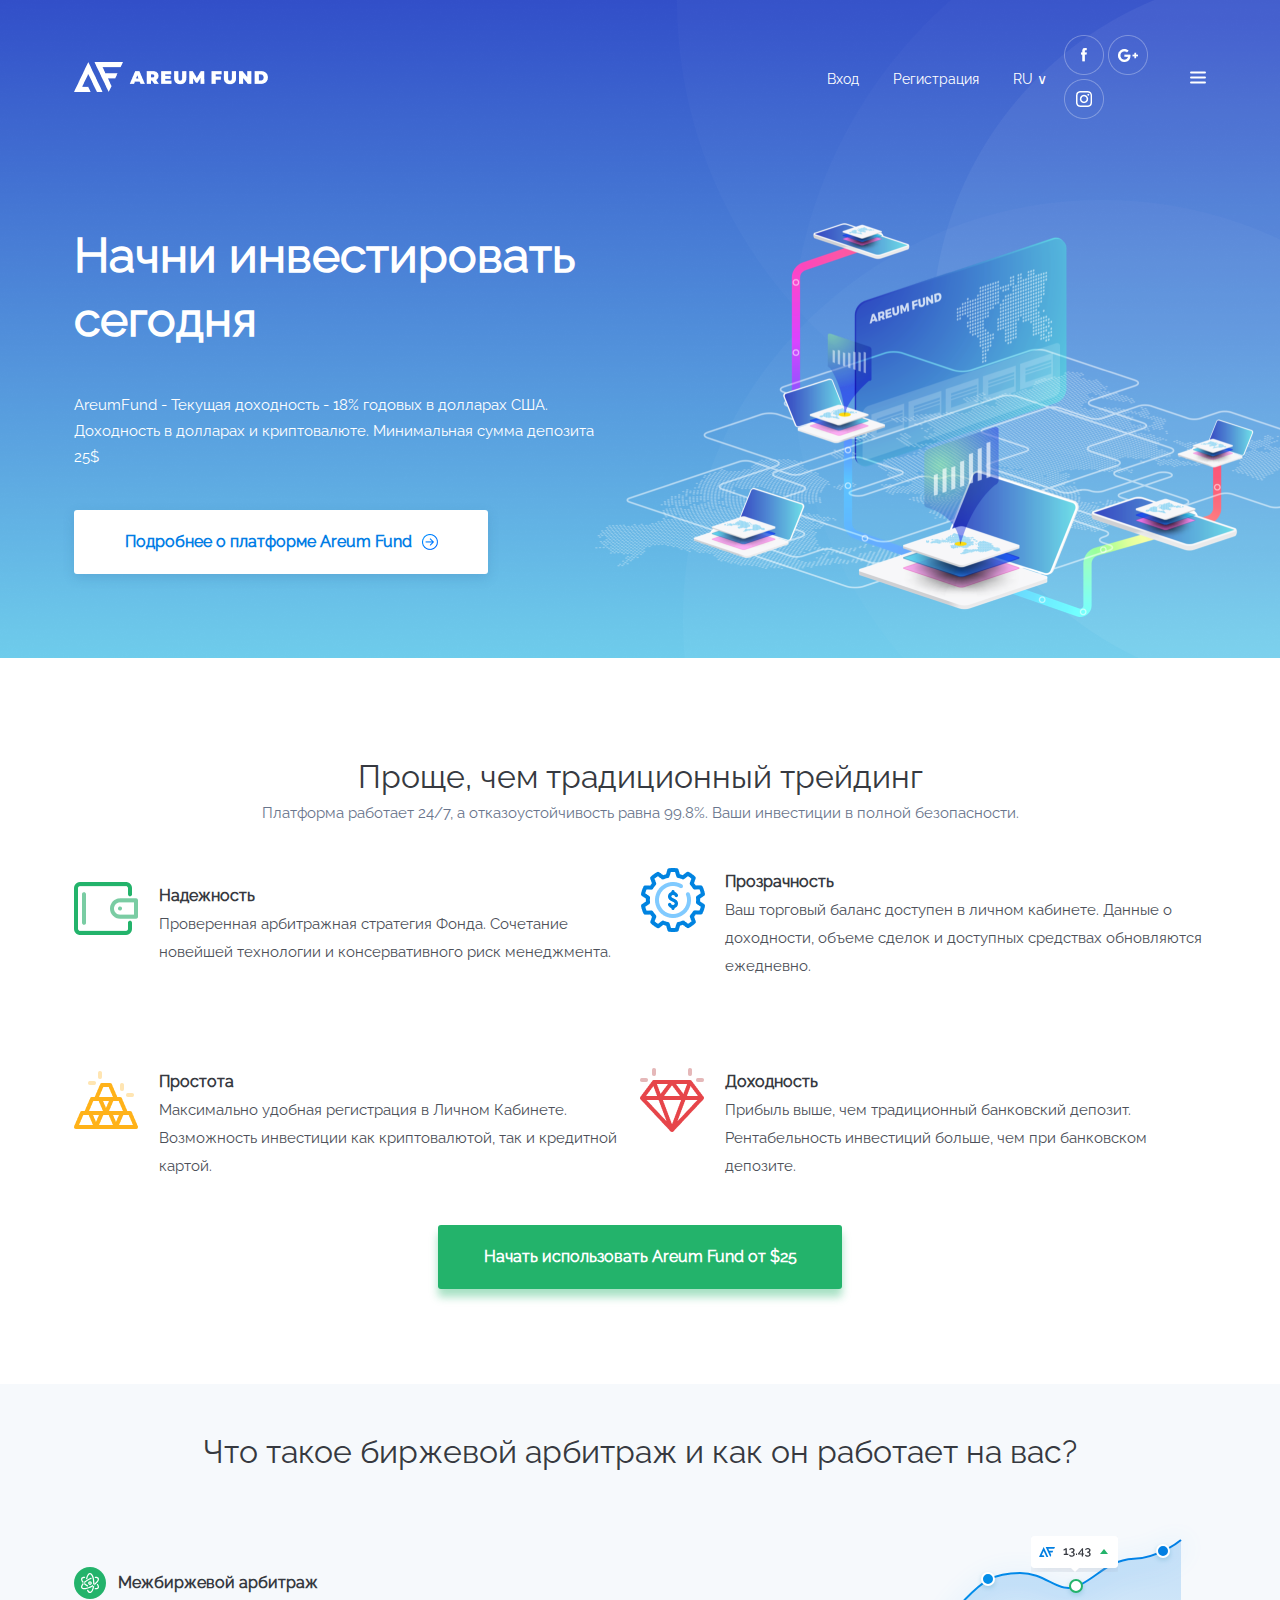
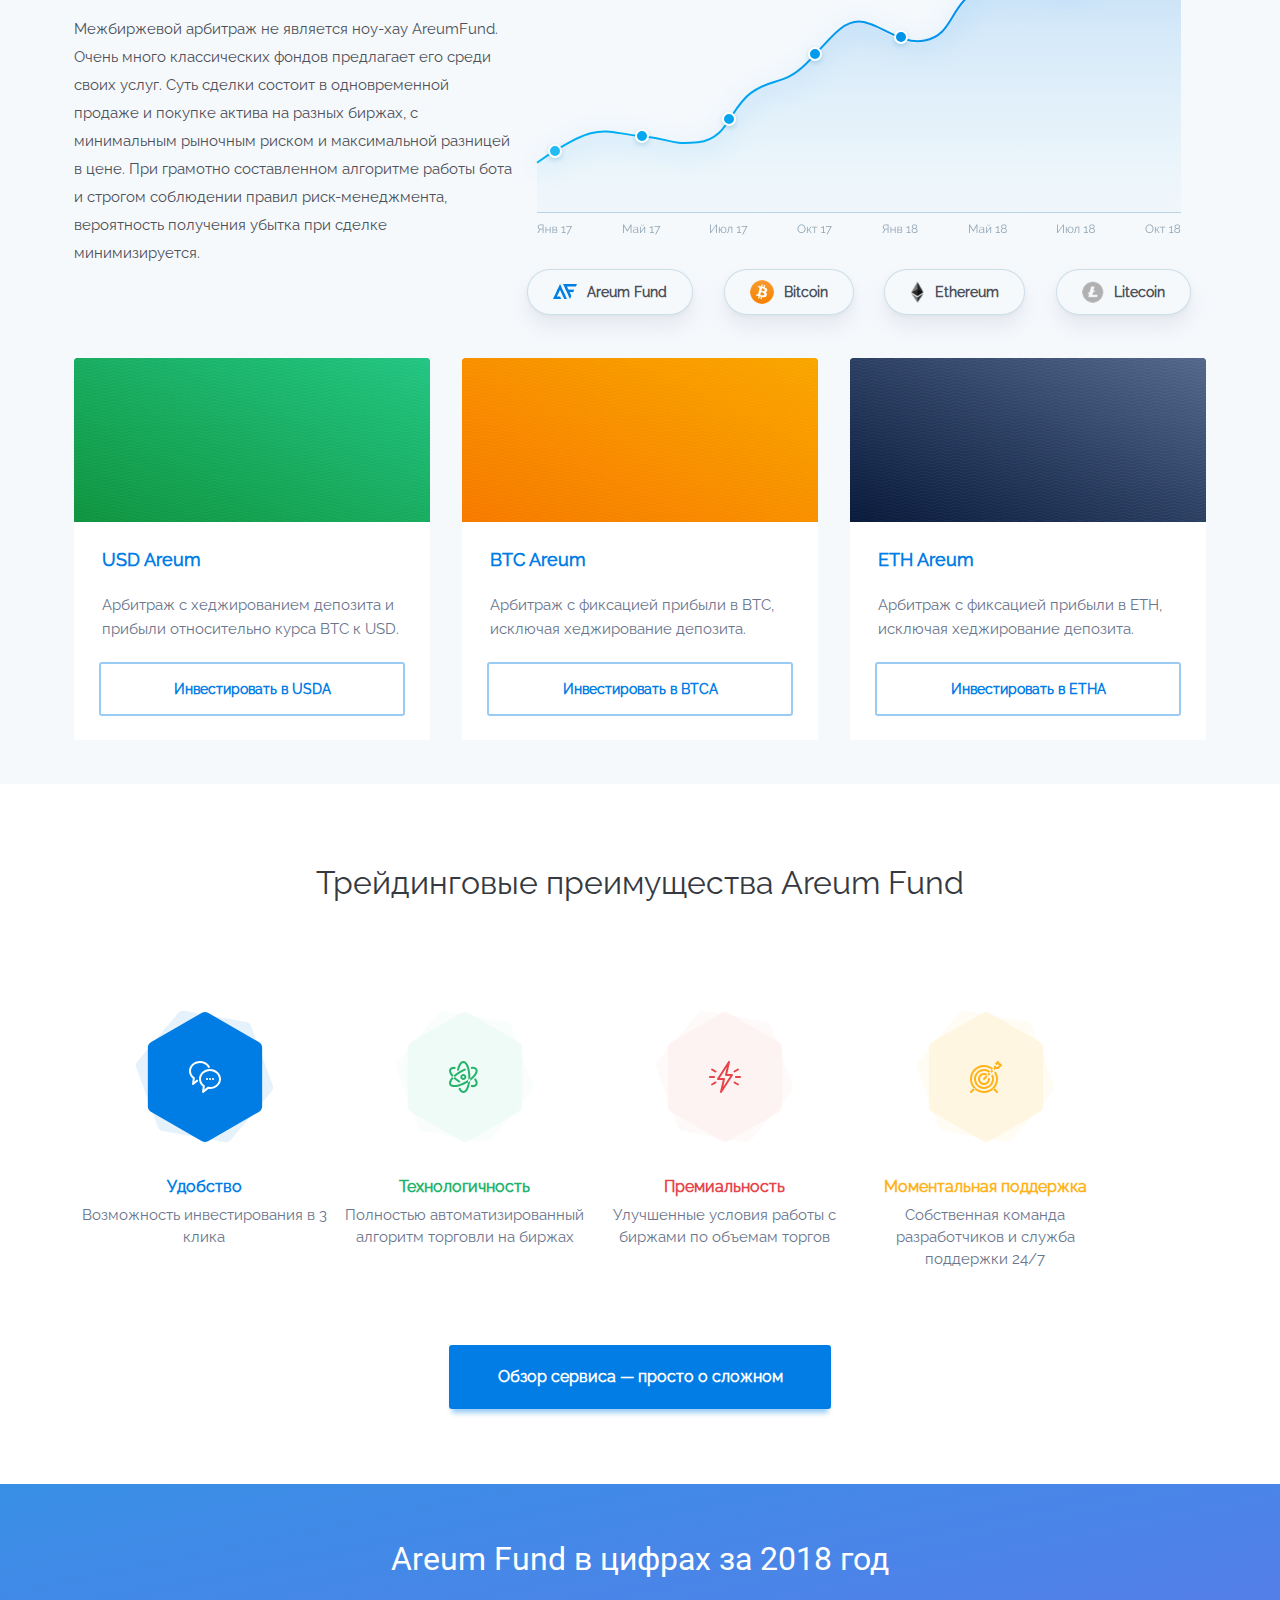
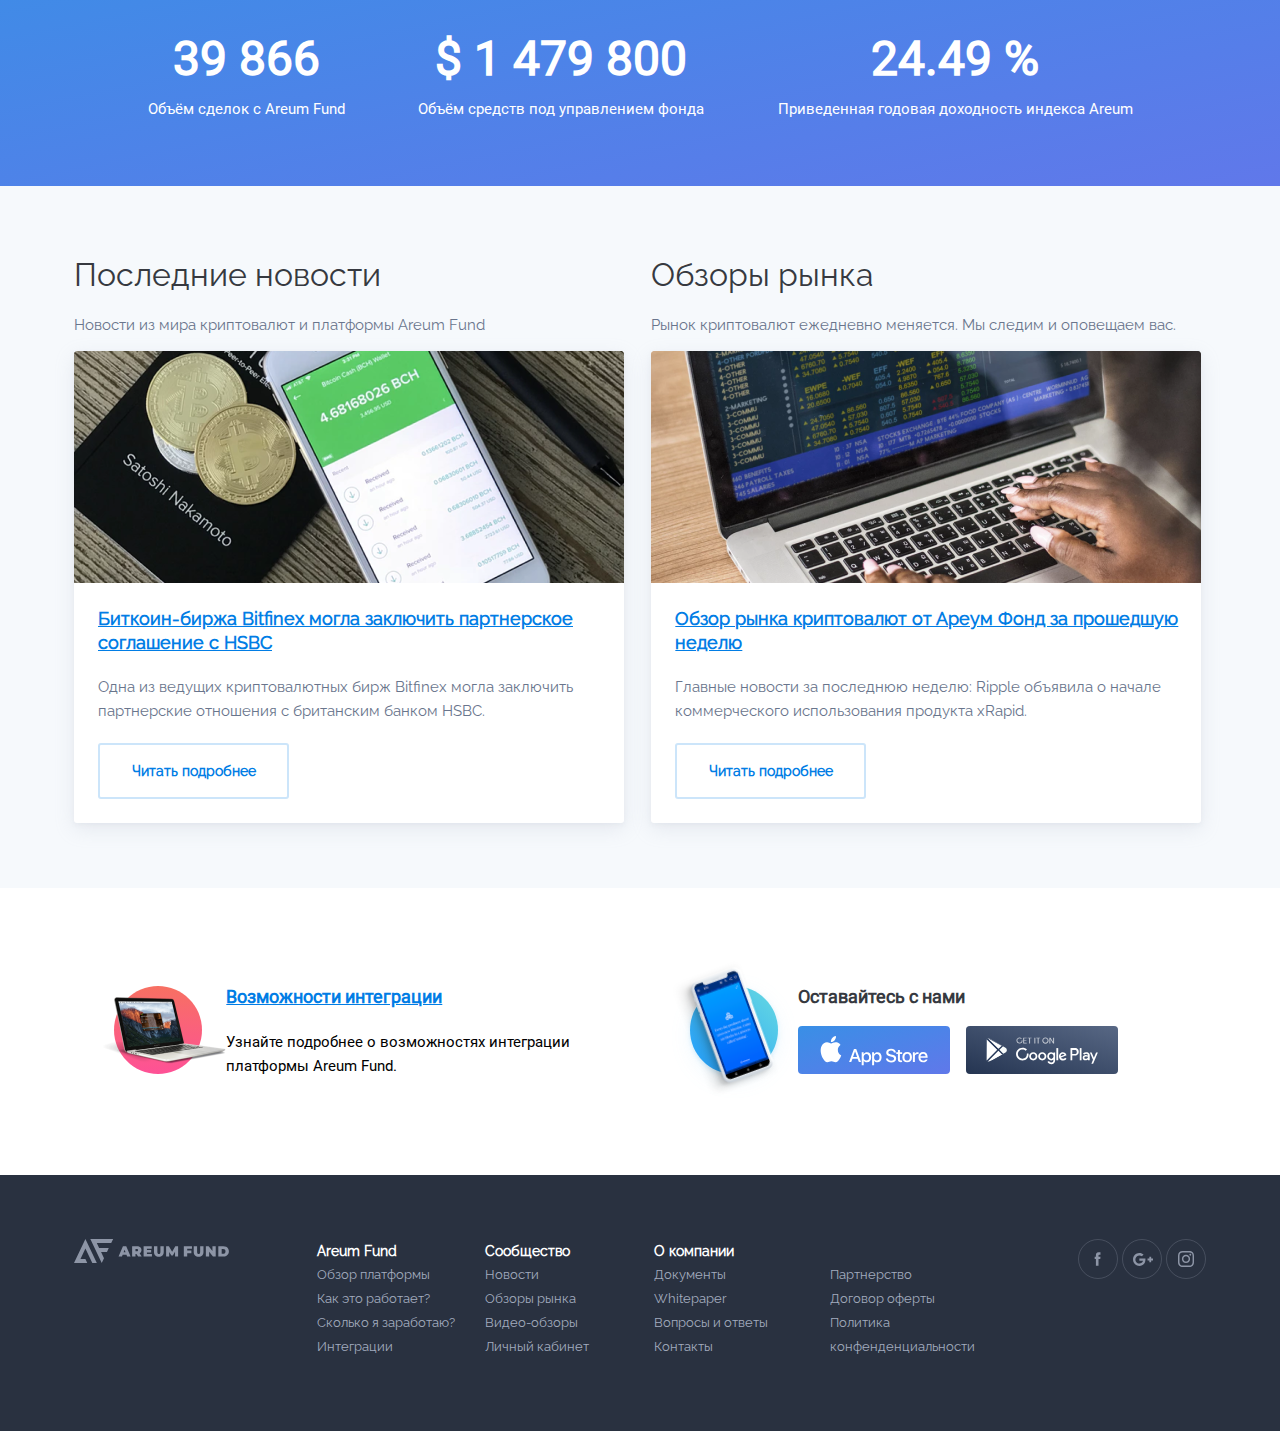
==== Areum Fund/index.html @ ed0970bd "added areum fund" ====
<!DOCTYPE html>
<html lang="en">
<head>
	<meta charset="UTF-8">
	<title>Areum Fund</title>
	<link rel="stylesheet" href="index.css">
	<link rel="stylesheet" href="normalize.css">
</head>
<body>
	<header>
		<div class="container">
			<div class="header__wrapper">
				<div class="header__left">
					<div>
						<img src="img/logotype.png" alt="logotype">
					</div>
					<div class="header__box">
						<ul class="header__menu">
							<li><a href="/">Как это работает?</a></li>
							<li><a href="/">Сообщество</a></li>
							<li><a href="/">О компании</a></li>
						</ul>
					</div>
				</div>
				<div class="header__right">
					<div class="header__box">
						<ul class="header__login">
							<li><a href="/">Вход</a></li>
							<li><a href="/">Регистрация</a></li>
							<li class="header__main_language"><a href="/">RU <span>&#8744</span></a>
								<ul class="header__language">
									<li><a href="">UA</a></li>
								</ul>
							</li>
						</ul>
					</div>
					<div class="header__social-networks">
						<a href="/"><img src="img/facebook.png" alt="Facebook"></a>
						<a href="/"><img src="img/Google.png" alt="Google"></a>
						<a href="/"><img src="img/Instagram.png" alt="Instagram"></a>
					</div>
					<div class="header__drop-down">
						<img src="img/menu.svg" alt="menu">
					</div>
				</div>
			</div>
			<div class="header__container">
				<div class="header__content">
					<div class="header__title">
						<span>Начни инвестировать<br>сегодня</span>
					</div>
					<div class="header__text">
						<span>AreumFund  - Текущая доходность - 18% годовых в долларах США. Доходность в долларах и  криптовалюте. Минимальная сумма депозита 25$</span>
					</div>
					<div class="header__button">
						<button><span>Подробнее о платформе Areum Fund </span><img src="img/Shape.png" alt="arrow"></button>
					</div>
				</div>
				<div class="header__img">
					<img src="img/Bitmap_header.png" alt="Bitmap">
				</div>
			</div>
		</div>
	</header>
	<div class="features">
		<div class="container">
			<div class="features__container">
				<div class="features__title">
					<span>Проще, чем традиционный трейдинг</span>
				</div>
				<div class="features__text">
					<span>Платформа работает 24/7, а отказоустойчивость равна 99.8%. Ваши инвестиции в полной безопасности.</span>
				</div>
				<div class="features__content">
					<div class="features__items">
						<div class="features__items_img">
							<img src="img/Group.png" alt="reliability">
						</div>
						<div class="features__items_text">
							<span>Надежность</span>
							<span>Проверенная арбитражная стратегия Фонда. Сочетание новейшей технологии и  консервативного риск менеджмента.</span>
						</div>
					</div>
					<div class="features__items">
						<div class="features__items_img">
							<img src="img/Group (1).png" alt="transparency">
						</div>
						<div class="features__items_text">
							<span>Прозрачность</span>
							<span>Ваш торговый баланс доступен в личном кабинете. Данные о доходности, объеме сделок и доступных средствах обновляются ежедневно.</span>
						</div>
					</div>
					<div class="features__items">
						<div class="features__items_img">
							<img src="img/Group 21.png" alt="simplicity">
						</div>
						<div class="features__items_text">
							<span>Простота</span>
							<span>Максимально удобная регистрация в Личном Кабинете. 
							Возможность инвестиции как криптовалютой, так и кредитной картой.</span>
						</div>
					</div>
					<div class="features__items">
						<div class="features__items_img">
							<img src="img/Group 21 (1).png" alt="profitability">
						</div>
						<div class="features__items_text">
							<span>Доходность</span>
							<span>Прибыль выше, чем традиционный банковский депозит. Рентабельность инвестиций больше, чем при банковском депозите.</span>
						</div>
					</div>
				</div>
				<div class="features__button">
					<button><a href="/">Начать использовать Areum Fund от $25</a></button>
				</div>
			</div>
		</div>
	</div>
	<div class="arbitration">
		<div class="container">
			<div class="arbitration__container">
				<div class="arbitration__title">
					<span>Что такое биржевой арбитраж и как он работает на вас?</span>
				</div>
				<div class="arbitration__content">
					<div class="arbitration__text">
						<div class="arbitration__subtitle">
							<img src="img/ic_tokens.svg" alt="tokens">
							<span>Межбиржевой арбитраж</span>
						</div>
						<div class="arbitration__subtext">
							<span>Межбиржевой арбитраж не является ноу-хау AreumFund. Очень много классических фондов предлагает его среди своих услуг. Суть сделки состоит в одновременной продаже и покупке актива на разных биржах, с минимальным рыночным риском и максимальной разницей в цене. При грамотно составленном алгоритме работы бота и строгом соблюдении правил риск-менеджмента, вероятность получения убытка
							при сделке минимизируется.</span>
						</div>
					</div>
					<div class="arbitration__graph">
						<div>
							<img src="img/sheet.svg" alt="sheet">
						</div>
						<div class="arbitration__switches">
							<button class="arbitration__button"><img src="img/Shape (1).png" alt="logo"><span>Areum Fund</span></button>
							<button class="arbitration__button"><img src="img/Bitmap.png" alt="Bitcoin"><span>Bitcoin</span></button>
							<button class="arbitration__button"><img src="img/Bitmap (1).png" alt="Ethereum"><span>Ethereum</span></button>
							<button class="arbitration__button"><img src="img/Bitmap (2).png" alt="Litecoin"><span>Litecoin</span></button>
						</div>
					</div>
				</div>
				<div class="arbitration__invest">
					<div class="arbitration__invest_item">
						<div>
							<img src="img/img_bg_gr.png" alt="green">
						</div>
						<div class="arbitration__invest_title">
							<span>USD Areum</span>
						</div>
						<div class="arbitration__invest_text">
							<span>Арбитраж с хеджированием депозита и прибыли относительно курса BTC к USD.</span>
						</div>
						<div class="arbitration__invest_link">
							<a href="/">Инвестировать в USDA</a>
						</div>
					</div>
					<div class="arbitration__invest_item">
						<div>
							<img src="img/img_bg_ye.png" alt="yellow">
						</div>
						<div class="arbitration__invest_title">
							<span>BTC Areum</span>
						</div>
						<div class="arbitration__invest_text">
							<span>Арбитраж с фиксацией прибыли в BTC, исключая хеджирование депозита.</span>
						</div>
						<div class="arbitration__invest_link">
							<a href="/">Инвестировать в BTCA</a>
						</div>
					</div>
					<div class="arbitration__invest_item">
						<div>
							<img src="img/img_bg_bl.png" alt="blue">
						</div>
						<div class="arbitration__invest_title">
							<span>ETH Areum</span>
						</div>
						<div class="arbitration__invest_text">
							<span>Арбитраж с фиксацией прибыли в ETH, исключая хеджирование депозита.</span>
						</div>
						<div class="arbitration__invest_link">
							<a href="/">Инвестировать в ETHA</a>
						</div>
					</div>
				</div>
			</div>
		</div>	
	</div>
	<div class="benefits">
		<div class="container">
			<div class="benefits__container">
				<div class="benefits__title">
					<span>Трейдинговые преимущества Areum Fund</span>
				</div>
				<div class="benefits__content">
					<div class="benefits__item">
						<div class="benefits__img">
							<img src="img/convenience.svg" alt="convenience">
						</div>
						<div class="benefits__subtitle benefits__subtitle_blue">
							<span>Удобство</span>
						</div>
						<div class="benefits__subtext">
							<span>Возможность инвестирования
							в 3 клика</span>
						</div>
					</div>
					<div class="benefits__item">
						<div class="benefits__img">
							<img src="img/manufacturability.svg" alt="manufacturability">
						</div>
						<div class="benefits__subtitle benefits__subtitle_green">
							<span>Технологичность</span>
						</div>
						<div class="benefits__subtext">
							<span>Полностью автоматизированный алгоритм торговли на биржах</span>
						</div>
					</div>
					<div class="benefits__item">
						<div class="benefits__img">
							<img src="img/premium.svg" alt="premium">
						</div>
						<div class="benefits__subtitle benefits__subtitle_red">
							<span>Премиальность</span>
						</div>
						<div class="benefits__subtext">
							<span>Улучшенные  условия работы
							с биржами по объемам торгов</span>
						</div>
					</div>
					<div class="benefits__item">
						<div class="benefits__img">
							<img src="img/support.svg" alt="support">
						</div>
						<div class="benefits__subtitle benefits__subtitle_yellow">
							<span>Моментальная поддержка</span>
						</div>
						<div class="benefits__subtext">
							<span>Собственная команда разработчиков и служба поддержки 24/7</span>
						</div>
					</div>
				</div>
				<div>
					<button class="benefits__button">
						<a href=""><span>Обзор сервиса<span class="benefits__button_text"> — просто о сложном</span></span></a>
					</button>
				</div>
			</div>
		</div>
	</div>
	<div class="statistics">
		<div class="container">
			<div class="statistics__container">
				<div class="statistics__title">
					<span>Areum Fund в цифрах за 2018 год</span>
				</div>
				<div class="statistics__content">
					<div class="statistics__item">
						<div class="statistics__subtitle">
							<span>39 866</span>
						</div>
						<div class="statistics__subtext">
							<span>Объём сделок с Areum Fund</span>
						</div>
					</div>
					<div class="statistics__item">
						<div class="statistics__subtitle">
							<span>$ 1 479 800</span>
						</div>
						<div class="statistics__subtext">
							<span>Объём средств под управлением фонда</span>
						</div>
					</div>
					<div class="statistics__item">
						<div class="statistics__subtitle">
							<span>24.49 %</span>
						</div>
						<div class="statistics__subtext">
							<span>Приведенная годовая доходность индекса Areum</span>
						</div>
					</div>
				</div>
			</div>
		</div>
	</div>
	<div class="news">
		<div class="container">
			<div class="news__container">
				<div class="news__content">
					<div class="news__title">
						<span>Последние новости</span>
					</div>
					<div class="news__text">
						<span>Новости из мира криптовалют и платформы Areum Fund</span>
					</div>
					<div class="news__item">
						<div>
							<img src="img/news_photo.png" alt="news photo">
						</div>
						<div class="news__subtitle">
							<span>Биткоин-биржа Bitfinex могла заключить партнерское
							соглашение с HSBC</span>
						</div>
						<div class="news__subtext">
							<span>Одна из ведущих криптовалютных бирж Bitfinex могла заключить партнерские отношения с британским банком HSBC.</span>
						</div>
						<div>
							<button class="news__button">
								<span>Читать подробнее</span>
							</button>
						</div>
					</div>
				</div>
				<div class="news__content">
					<div class="news__title">
						<span>Обзоры рынка</span>
					</div>
					<div class="news__text">
						<span>Рынок криптовалют ежедневно меняется. Мы следим и оповещаем вас.</span>
					</div>
					<div class="news__item">
						<div>
							<img src="img/news_photo_2.png" alt="news photo">
						</div>
						<div class="news__subtitle">
							<span>Обзор рынка криптовалют от Ареум Фонд за прошедшую неделю</span>
						</div>
						<div class="news__subtext">
							<span>Главные новости за последнюю неделю: Ripple объявила о начале коммерческого использования продукта xRapid.</span>
						</div>
						<div>
							<button class="news__button">
								<span>Читать подробнее</span>
							</button>
						</div>
					</div>
				</div>
			</div>
		</div>
	</div>
	<div class="sub-footer">
		<div class="container">
			<div class="sub-footer__container">
				<div class="sub-footer__item">
					<div>
						<img src="img/photo_subfooter.svg" alt="laptop">
					</div>
					<div class="sub-footer__column">
						<div class="sub-footer__title sub-footer__title_blue">
							<span>Возможности интеграции</span>
						</div>
						<div class="sub-footer__text">
							<span>Узнайте подробнее о возможностях интеграции
							платформы Areum Fund.</span>
						</div>
					</div>
				</div>
				<div class="sub-footer__item">
					<div>
						<img src="img/photo_2_subfooter.svg" alt="
						smartphone">
					</div>
					<div class="sub-footer__column">
						<div class="sub-footer__title">
							<span>Оставайтесь с нами</span>
						</div>
						<div class="sub-footer__addition">
							<div>
								<a href="/"><img src="img/app_store.svg" alt="app_store"></a>
							</div>
							<div>
								<a href="/"><img src="img/google_play.svg" alt="google_play"></a>
							</div>
						</div>
					</div>
				</div>
			</div>
		</div>
	</div>
	<footer>
		<div class="container">
			<div class="footer__container">
				<div class="footer__logo">
					<img src="img/logo.svg" alt="logo">
				</div>
				<div class="footer__content">
					<div class="footer__item">
						<span class="footer__title">Areum Fund</span>
						<ul>
							<li><a class="footer__link" href="/">Обзор платформы</a></li>
							<li><a class="footer__link" href="/">Как это работает?</a></li>
							<li><a class="footer__link" href="/">Сколько я заработаю?</a></li>
							<li><a class="footer__link" href="/">Интеграции</a></li>
						</ul>
					</div>
					<div class="footer__item">
						<span class="footer__title">Сообщество</span>
						<ul>
							<li><a class="footer__link" href="/">Новости</a></li>
							<li><a class="footer__link" href="/">Обзоры рынка</a></li>
							<li><a class="footer__link" href="/">Видео-обзоры</a></li>
							<li><a class="footer__link" href="/">Личный кабинет</a></li>
						</ul>
					</div>
					<div class="footer__item_3">
						<span class="footer__title">О компании</span>
						<ul class="footer__list">
							<li><a class="footer__link" href="/">Документы</a></li>
							<li><a class="footer__link" href="/">Whitepaper</a></li>
							<li><a class="footer__link" href="/">Вопросы и ответы</a></li>
							<li><a class="footer__link" href="/">Контакты</a></li>
							<li><a class="footer__link" href="/">Партнерство</a></li>
							<li><a class="footer__link" href="/">Договор оферты</a></li>
							<li><a class="footer__link" href="/">Политика конфенденциальности</a></li>
						</ul>
					</div>
				</div>
				<div class="footer__social-networks">
					<a href="/"><img src="img/facebook.svg" alt="Facebook"></a>
					<a href="/"><img src="img/google.svg" alt="Google"></a>
					<a href="/"><img src="img/instagram.svg" alt="Instagram"></a>
				</div>
			</div>
		</div>
	</footer>
</body>
</html>
---- Areum Fund/index.css ----
*{
	margin: 0;
	padding: 0;
}
@font-face {
    font-family: "Raleway";
    src: url(font/Raleway/static/Raleway-Regular.ttf);
}
@font-face {
    font-family: "Roboto";
    src: url(font/Roboto/Roboto-Regular.ttf);
}
html, body { overflow-x:hidden; }
li{
	list-style-type: none;
}
a,
a:visited,
a:active {
	text-decoration: none;
}
button, 
button:active, 
button:focus {
    outline: none;
}
header{
	background-image: url(img/Background_header.png);
	background-repeat: no-repeat;
	height: 658px;
}
.container{
	width: 1132px;
	margin: 0 auto;
}
.header__wrapper{
	display: flex;
	justify-content: space-between;
	padding-top: 35px;
}
.header__left{
	display: flex;
	width: 50%;
	align-items: center;
}
.header__box{
	width: 65%;
}
.header__menu{
	display: flex;
	justify-content: space-evenly;
}
.header__menu a, .header__login a{
	font-family: Raleway;
	font-style: normal;
	font-weight: normal;
	font-size: 14px;
	line-height: 24px;
	color: #FFFFFF;
}
.header__menu a:hover, .header__login a:hover{
	font-weight: bold;
}
.header__right{
	display: flex;
    width: 35%;
    justify-content: space-between;
    align-items: center;
}
.header__login{
	display: flex;
	justify-content: space-around;
}
.header__language{
	display: none;
}
li.header__main_language:hover > ul, .header__language:hover{
	display: block;
	position: absolute;
}
.header__drop-down{
	display: none;
}
.header__container{
	display: flex;
	height: 351px;
	margin-top: 100px;
}
.header__content{
	width: 46%;
	display: flex;
    flex-direction: column;
    justify-content: space-between;
}
.header__title{
	font-family: "Raleway";
	font-family: Raleway;
	font-style: normal;
	font-weight: bold;
	font-size: 48px;
	line-height: 64px;
	color: #FFFFFF;
}
.header__text{
	font-family: Raleway;
	font-style: normal;
	font-weight: normal;
	font-size: 15px;
	line-height: 26px;
	color: #FFFFFF;
}
.header__button button{
	background: #FFFFFF;
    box-shadow: 0px 4px 12px rgba(46, 99, 153, 0.2);
    border-radius: 3px;
    width: 414px;
    height: 64px;
    border: 1px solid transparent;
    display: flex;
    align-items: center;
    justify-content: center;
}
.header__button span{
	font-family: Raleway;
    font-style: normal;
    font-weight: bold;
    font-size: 16px;
    line-height: 24px;
    color: #017DE5;
    margin-right: 10px;
}
.header__img{
	position: relative;
}
.header__img img{
	position: absolute;
}
.features__container{
	display: flex;
    flex-direction: column;
    align-items: center;
    justify-content: space-around;
    height: 726px;
}
.features__title{
	font-family: Raleway;
	font-style: normal;
	font-weight: 300;
	font-size: 32px;
	line-height: 48px;
	color: #363940;
	text-align: center;
	padding-top: 95px;
}
.features__text{
	font-family: Raleway;
	font-style: normal;
	font-weight: normal;
	font-size: 15px;
	line-height: 22px;
	text-align: center;
	color: #69758C;
}
.features__content{
	display: flex;
	flex-wrap: wrap;
	height: 400px;
    align-items: center;
}
.features__items{
	width: 50%;
	display: flex;
	justify-content: space-between;
}
.features__items_text{
	display: flex;
    flex-direction: column;
    width: 85%;
}
.features__items_text span:first-of-type{
	font-family: Raleway;
    font-style: normal;
    font-weight: 600;
    font-size: 16px;
    line-height: 28px;
    color: #363940;
}
.features__items_text span:last-of-type{
	font-family: Raleway;
	font-style: normal;
	font-weight: normal;
	font-size: 15px;
	line-height: 28px;
	color: #4C5059;
}
.features__button button{
	background: #23B36B;
	border-radius: 3px;
	width: 404px;
	height: 64px;
	box-shadow: 0px 8px 9px 0px rgba(35,179,107,0.4);
    border: 1px solid transparent;
    margin-bottom: 95px;
}
.features__button a{
	font-family: Raleway;
	font-style: normal;
	font-weight: bold;
	font-size: 16px;
	line-height: 24px;
	color: #FFFFFF;
}
.features__button button:hover, .features__button a:hover{
	font-size: 17px;
	transition: 0.4s;
}
.arbitration{
	background: #F6F9FC;
}
.arbitration__container{
	height: 1000px;
    display: flex;
    flex-direction: column;
    justify-content: space-evenly;
}
.arbitration__title{
	font-family: Raleway;
	font-style: normal;
	font-weight: 300;
	font-size: 32px;
	line-height: 48px;
	text-align: center;
	color: #363940;
}
.arbitration__content{
	display: flex;
}
.arbitration__text{
	display: flex;
    flex-direction: column;
    justify-content: center;
}
.arbitration__subtitle{
	display: flex;
    align-items: center;
    margin-bottom: 16px;
}
.arbitration__subtitle span{
	font-family: Raleway;
	font-style: normal;
	font-weight: 600;
	font-size: 16px;
	line-height: 28px;
	color: #363940;
	margin-left: 12px;
}
.arbitration__subtext{
	font-family: Raleway;
	font-style: normal;
	font-weight: normal;
	font-size: 15px;
	line-height: 28px;
	color: #4C5059;
}
.arbitration__switches{
	display: flex;
    justify-content: space-around;
    margin-top: 30px;
}
.arbitration__button{
	box-shadow: 0px 12px 20px rgba(163, 172, 191, 0.2), 0px 2px 4px rgba(163, 172, 191, 0.1);
	border-radius: 30px;
	background: #F6F9FC;
	border: 1px solid rgba(143, 184, 204, 0.4);
	height: 46px;
}
.arbitration__button:hover{
	border: 1px solid transparent;
	background: #FFFFFF;
}
.arbitration__button span{
	font-family: Raleway;
	font-style: normal;
	font-weight: 600;
	font-size: 14px;
	line-height: 28px;
	color: #4C5059;
	padding: 0px 25px 0px 10px;
	vertical-align: middle;
}
.arbitration__button img{
	vertical-align: middle;
	padding-left: 25px;
}
.arbitration__invest{
	display: flex;
	justify-content: space-between;
}
.arbitration__invest_item{
	width: 32%;
	display: flex;
    flex-direction: column;
    align-items: center;
    width: 356px;
    height: 382px;
    justify-content: space-between;
    background: #FFFFFF;
}
.arbitration__invest_item:hover{
	box-shadow: 0px 12px 20px rgba(163, 172, 191, 0.2), 0px 2px 4px rgba(163, 172, 191, 0.1);
	border-radius: 3px;
}
.arbitration__invest_text{
	display: flex;
    flex-direction: column;
}
.arbitration__invest_title{
	font-family: Raleway;
	font-style: normal;
	font-weight: bold;
	font-size: 18px;
	line-height: 24px;
	color: #017DE5;
	width: 300px;
}
.arbitration__invest_text{
	font-family: Raleway;
	font-style: normal;
	font-weight: normal;
	font-size: 15px;
	line-height: 24px;
	color: #69758C;
	width: 300px;
}
.arbitration__invest_link{
	height: 54px;
	width: 306px;
	border: 2px solid;
	border-color: rgba(1, 125, 229, 0.4);
	box-sizing: border-box;
	border-radius: 3px;
	display: flex;
    justify-content: center;
    align-items: center;
    margin-bottom: 24px;
}
.arbitration__invest_link a{
	font-family: Raleway;
	font-style: normal;
	font-weight: bold;
	font-size: 14px;
	line-height: 24px;
	color: #017DE5;
}
.benefits__container{
	display: flex;
    flex-direction: column;
    height: 700px;
    justify-content: space-evenly;
    align-items: center;
}
.benefits__title{
	font-family: Raleway;
	font-style: normal;
	font-weight: 300;
	font-size: 32px;
	line-height: 48px;
	color: #363940;
}
.benefits__content{
	display: flex;
}
.benefits__item{
	width: 23%;
}
.benefits__img{
	display: flex;
	justify-content: center;
	align-items: center;
}
.benefits__subtitle{
	font-family: Raleway;
	font-style: normal;
	font-weight: bold;
	font-size: 16px;
	line-height: 34px;
	text-align: center;
}
.benefits__subtitle_blue{
	color: #017DE5;
}
.benefits__subtitle_green{
	color: #23B36B;
}
.benefits__subtitle_red{
	color: #E6454A;
}
.benefits__subtitle_yellow{
	color: #FFB31A;
}
.benefits__subtext{
	font-family: Raleway;
	font-style: normal;
	font-weight: normal;
	font-size: 15px;
	line-height: 22px;
	color: #69758C;
	text-align: center;
}
.benefits__button{
	width: 382px;
	height: 64px;
	background: #017DE5;
	border-radius: 3px;
	border: 1px solid transparent;
	box-shadow: 0px 7px 5px -3px rgba(0, 131, 224, 0.4);
}
.benefits__button span{
	font-family: Raleway;
	font-style: normal;
	font-weight: bold;
	font-size: 16px;
	line-height: 24px;
	color: #FFFFFF;
}
.statistics{
	background: linear-gradient(168.32deg, #398FE6 0.72%, #6078EA 99.35%);
}
.statistics__container{
	height: 302px;
	display: flex;
    flex-direction: column;
    justify-content: space-evenly;
}
.statistics__title{
	font-family: Roboto;
	font-style: normal;
	font-weight: 300;
	font-size: 32px;
	line-height: 48px;
	color: #FFFFFF;
	text-align: center;
}
.statistics__content{
	display: flex;
	justify-content: space-evenly;
}
.statistics__subtitle{
	font-family: Roboto;
	font-style: normal;
	font-weight: 900;
	font-size: 48px;
	line-height: 48px;
	color: #FFFFFF;
	text-align: center;
}
.statistics__subtext{
	font-family: Roboto;
	font-style: normal;
	font-weight: normal;
	font-size: 15px;
	line-height: 52px;
	color: #FFFFFF;
	text-align: center;
}
.news{
	background: #F6F9FC;
}
.news__container{
	display: flex;
    justify-content: space-between;
    height: 702px;
}
.news__content{
	width: 49%;
	flex-direction: column;
    display: flex;
    justify-content: center;
}
.news__title{
	font-family: Raleway;
	font-style: normal;
	font-weight: 300;
	font-size: 32px;
	line-height: 48px;
	color: #363940;
}
.news__text{
	font-family: Raleway;
	font-style: normal;
	font-weight: normal;
	font-size: 15px;
	line-height: 52px;
	color: #69758C;
}
.news__item{
	background: #FFFFFF;
	box-shadow: 0px 6px 20px rgba(163, 172, 191, 0.2), 0px 2px 4px rgba(163, 172, 191, 0.1);
	border-radius: 3px;
	height: 472px;
	width: 550px;
	flex-direction: column;
    display: flex;
    justify-content: space-between;
}
.news__subtitle{
	font-family: Raleway;
	font-style: normal;
	font-weight: bold;
	font-size: 18px;
	line-height: 24px;
	color: #017DE5;
	text-decoration: underline;
	margin-left: 24px;
}
.news__subtext{
	font-family: Raleway;
	font-style: normal;
	font-weight: normal;
	font-size: 15px;
	line-height: 24px;
	color: #69758C;
	margin-left: 24px; 
}
.news__button{
	height: 56px;
	width: 191px;
	border: 2px solid;
	border-color: rgba(1, 125, 229, 0.2);
	box-sizing: border-box;
	border-radius: 3px;
	background: #FFFFFF;
	margin-bottom: 24px;
	margin-left: 24px; 
}
.news__button span{
	font-family: Raleway;
	font-style: normal;
	font-weight: bold;
	font-size: 14px;
	line-height: 24px;
	color: #017DE5;
}
.sub-footer__container{
	height: 287px;
	display: flex;
	justify-content: space-around;
}
.sub-footer__item{
	display: flex;
	width: 45%;
	align-items: center;
}
.sub-footer__column{
	height: 93px;
    display: flex;
    flex-direction: column;
    justify-content: space-between;
}
.sub-footer__title{
	font-family: Roboto;
	font-style: normal;
	font-weight: bold;
	font-size: 18px;
	line-height: 24px;
	color: #363940;
}
.sub-footer__title_blue{
	color: #017DE5;
	text-decoration: underline;
}
.sub-footer__text{
	font-family: Roboto;
	font-style: normal;
	font-weight: normal;
	font-size: 15px;
	line-height: 24px;
}
.sub-footer__addition{
	display: flex;
}
.sub-footer__addition img:first-of-type{
	margin-right: 16px;
}
footer{
	background: #293140;
	height: 256px;
}
.footer__container{
	display: flex;
	justify-content: space-between;
	padding-top: 64px;
}
.footer__content{
	display: flex;
}
.footer__item{
	width: 25%;
}
.footer__item_3{
	width: 50%;
}
.footer__title{
	font-family: Raleway;
	font-style: normal;
	font-weight: bold;
	font-size: 14px;
	line-height: 24px;
	color: #FFFFFF;
}
.footer__link{
	font-family: Raleway;
	font-style: normal;
	font-weight: normal;
	font-size: 13px;
	line-height: 24px;
	color: #A3ACBF;
}
.footer__list{
	list-style-position: inside;
	-moz-column-count: 2;
	-webkit-column-count: 2;
	column-count: 2;
	list-style-type: decimal;
}

@media screen  
  and (max-device-width: 1439px)
  and (min-device-width: 768px){
 .header__menu{
 	display: none;
 }
 .header__drop-down{
 	display: block;
 }
  }
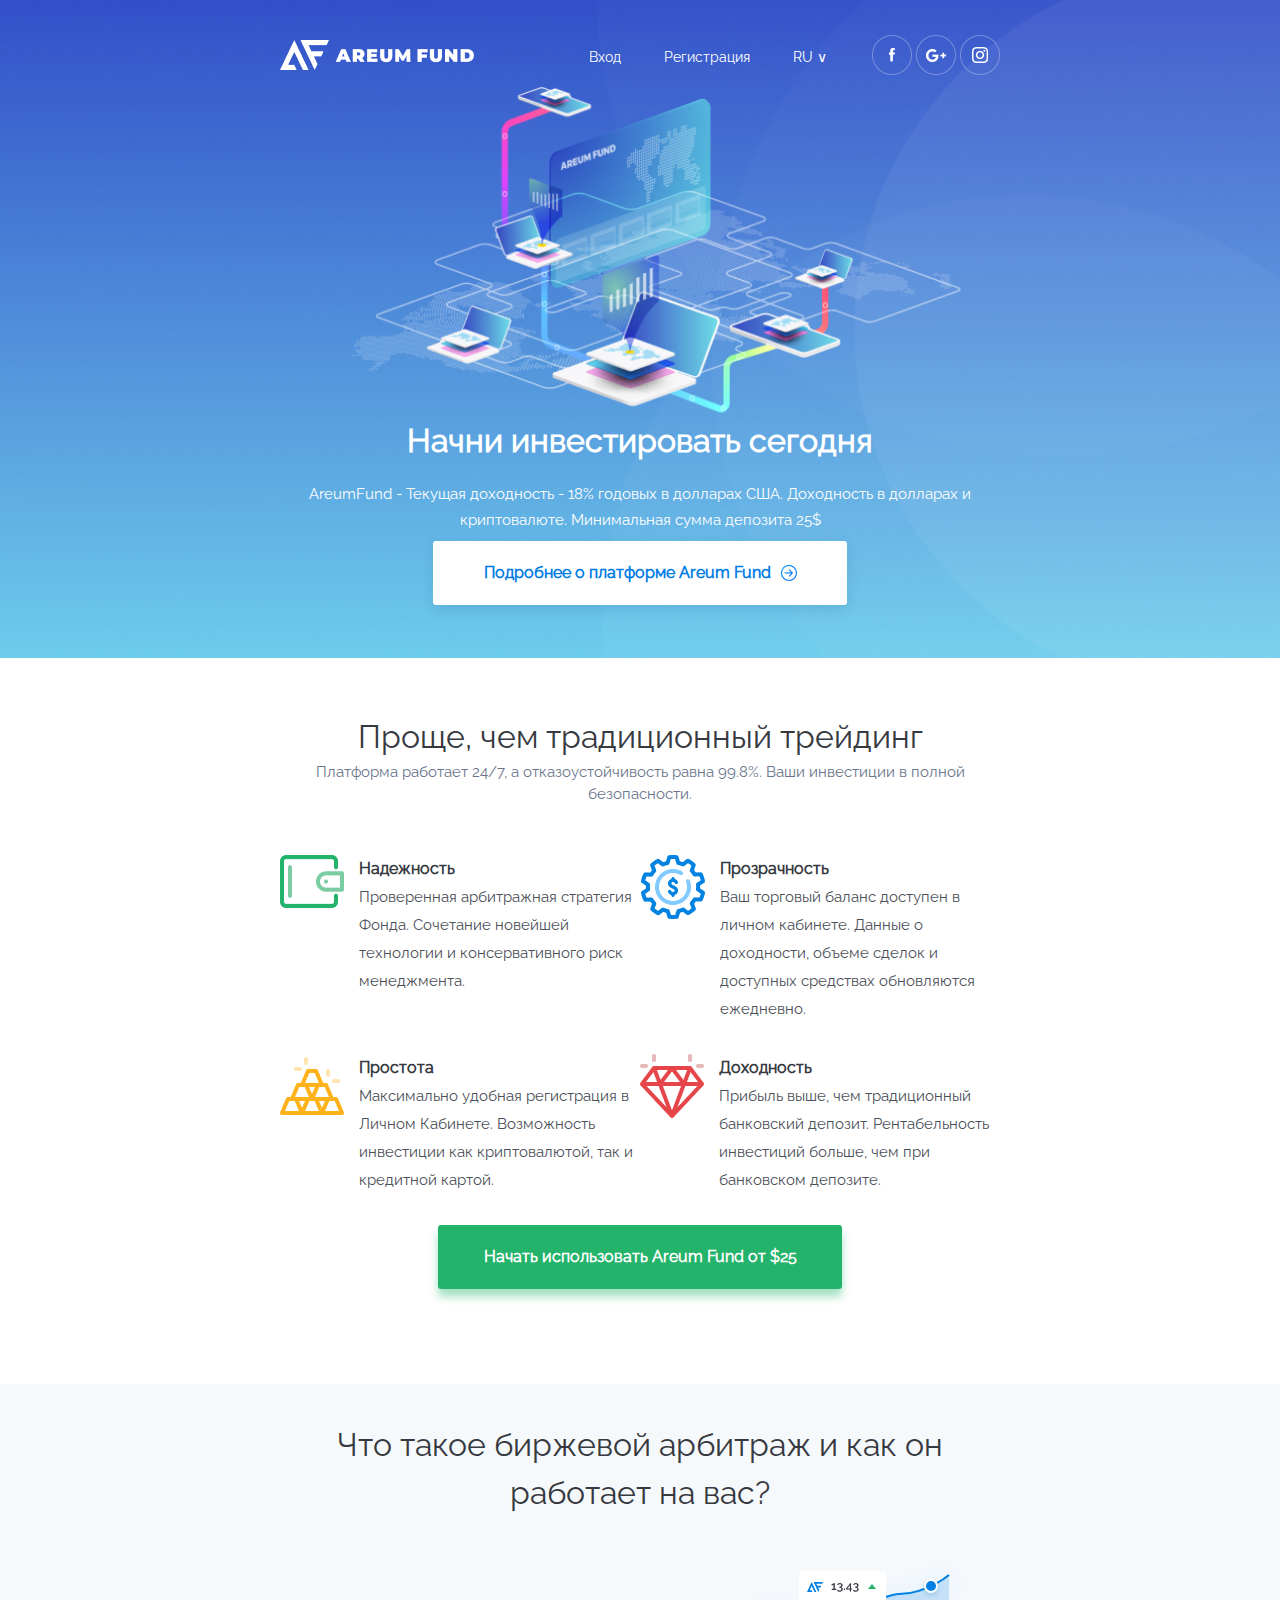
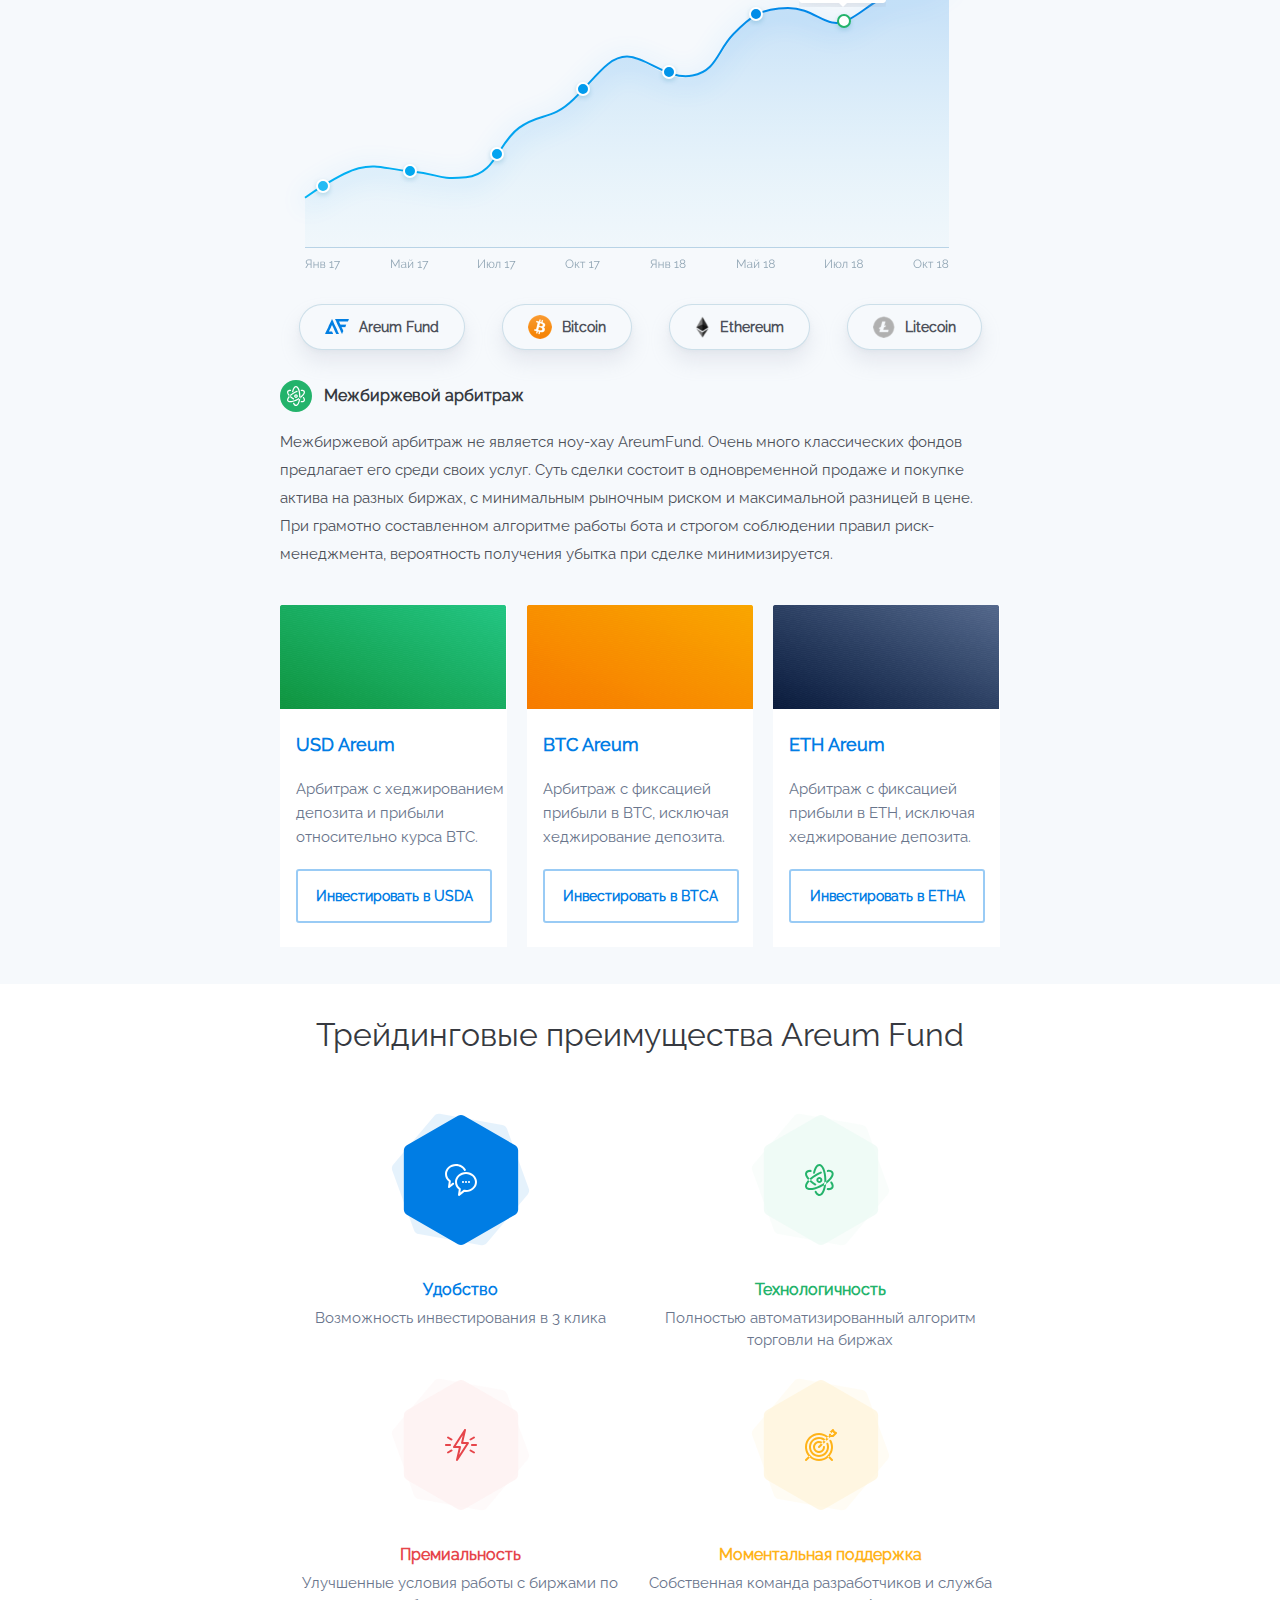
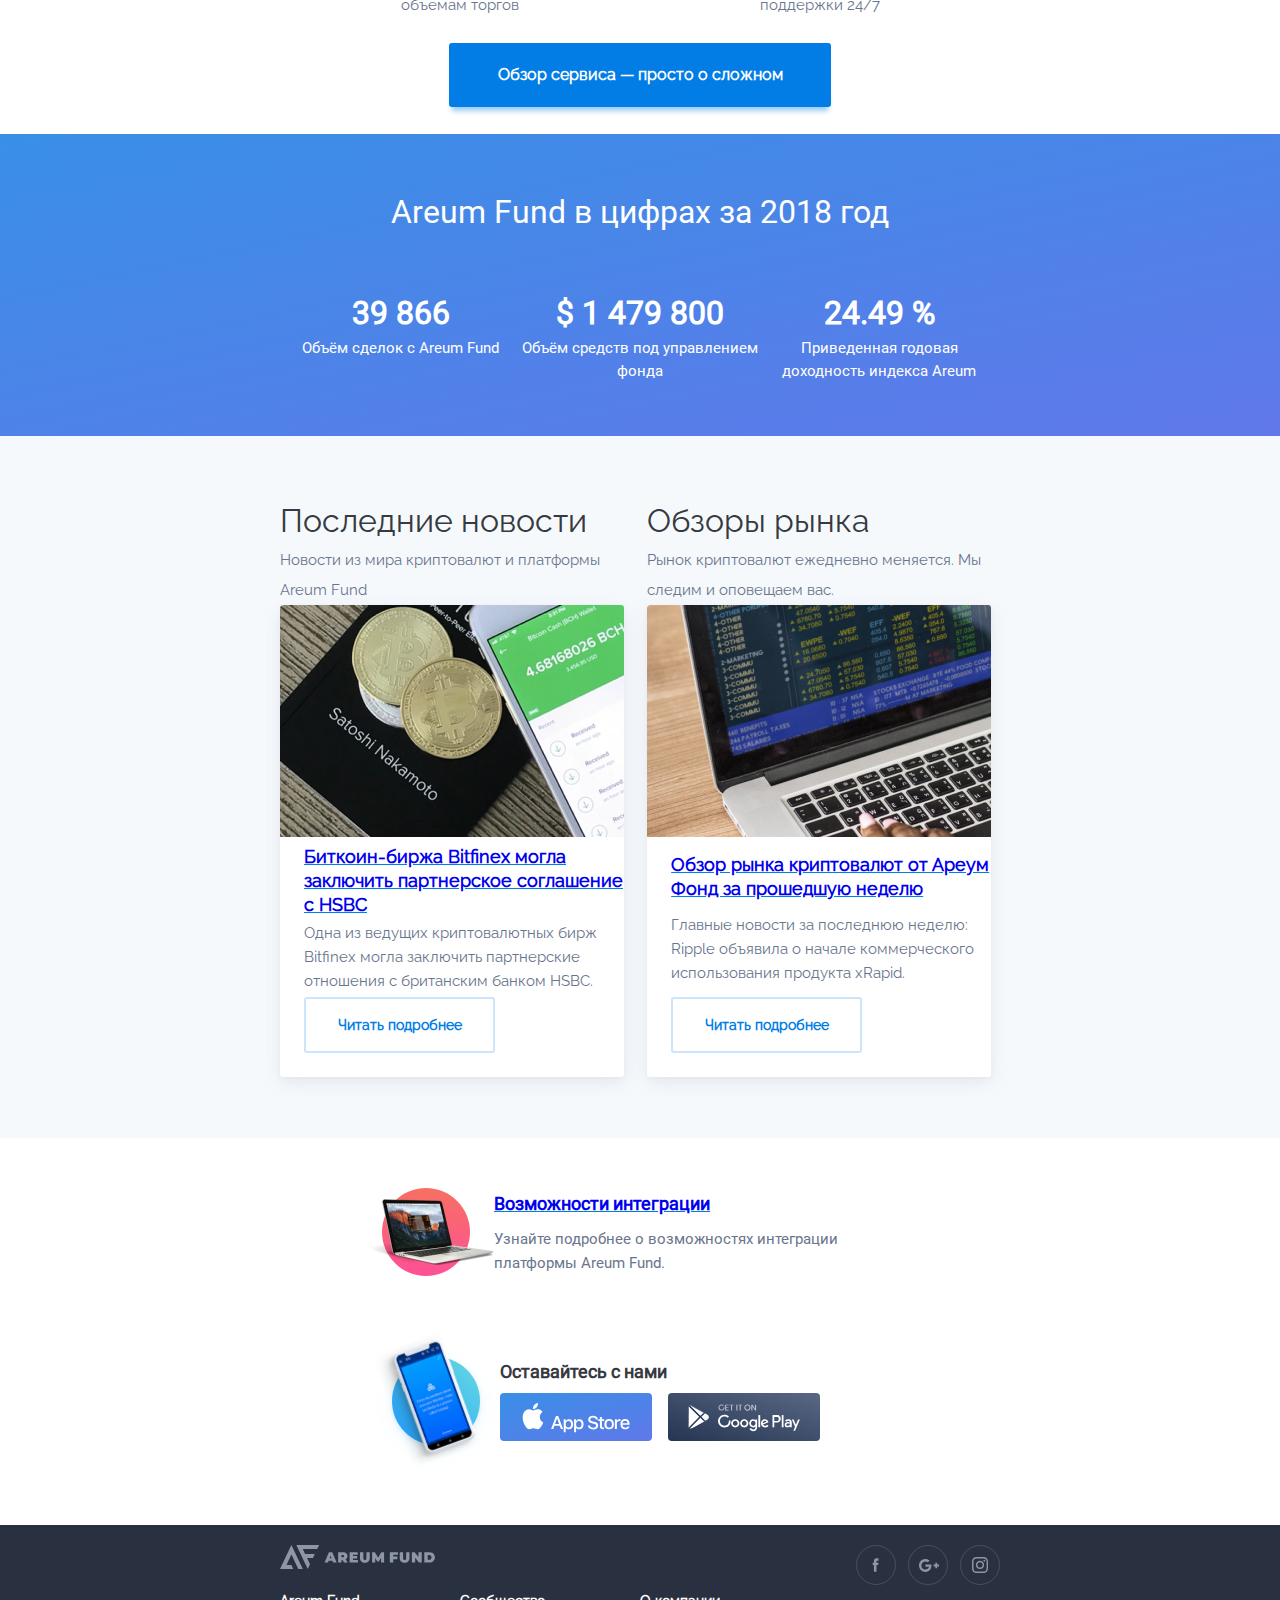
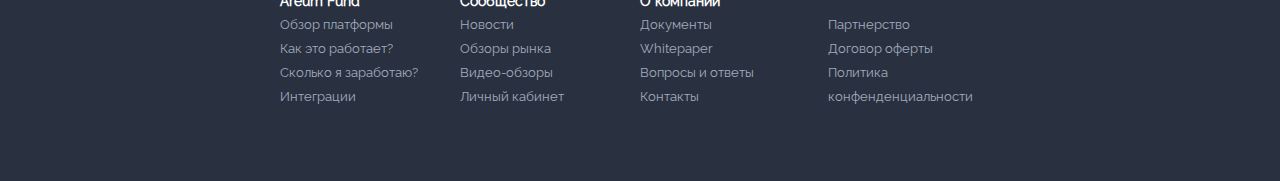
==== commit 167877b8: "updated 10.09.2020" ====
--- a/Areum Fund/index.html
+++ b/Areum Fund/index.html
@@ -8,56 +8,55 @@
 </head>
 <body>
 	<header>
-		<div class="container">
-			<div class="header__wrapper">
-				<div class="header__left">
-					<div>
-						<img src="img/logotype.png" alt="logotype">
-					</div>
-					<div class="header__box">
-						<ul class="header__menu">
-							<li><a href="/">Как это работает?</a></li>
-							<li><a href="/">Сообщество</a></li>
-							<li><a href="/">О компании</a></li>
-						</ul>
-					</div>
-				</div>
-				<div class="header__right">
-					<div class="header__box">
-						<ul class="header__login">
-							<li><a href="/">Вход</a></li>
-							<li><a href="/">Регистрация</a></li>
-							<li class="header__main_language"><a href="/">RU <span>&#8744</span></a>
-								<ul class="header__language">
-									<li><a href="">UA</a></li>
-								</ul>
-							</li>
-						</ul>
-					</div>
-					<div class="header__social-networks">
-						<a href="/"><img src="img/facebook.png" alt="Facebook"></a>
-						<a href="/"><img src="img/Google.png" alt="Google"></a>
-						<a href="/"><img src="img/Instagram.png" alt="Instagram"></a>
-					</div>
-					<div class="header__drop-down">
-						<img src="img/menu.svg" alt="menu">
-					</div>
-				</div>
-			</div>
-			<div class="header__container">
-				<div class="header__content">
-					<div class="header__title">
-						<span>Начни инвестировать<br>сегодня</span>
-					</div>
-					<div class="header__text">
-						<span>AreumFund  - Текущая доходность - 18% годовых в долларах США. Доходность в долларах и  криптовалюте. Минимальная сумма депозита 25$</span>
-					</div>
-					<div class="header__button">
-						<button><span>Подробнее о платформе Areum Fund </span><img src="img/Shape.png" alt="arrow"></button>
-					</div>
-				</div>
-				<div class="header__img">
-					<img src="img/Bitmap_header.png" alt="Bitmap">
+		<div class="wrapper__header">
+			<div class="container">
+				<div class="header__menu">
+					<div class="header__left">
+						<div>
+							<img src="img/logotype.png" alt="logotype">
+						</div>
+						<div class="header__box">
+							<ul class="header__submenu">
+								<li><a href="/">Как это работает?</a></li>
+								<li><a href="/">Сообщество</a></li>
+								<li><a href="/">О компании</a></li>
+							</ul>
+						</div>
+					</div>
+					<div class="header__right">
+						<div class="header__box">
+							<ul class="header__login">
+								<li><a href="/">Вход</a></li>
+								<li><a href="/">Регистрация</a></li>
+								<li class="header__main_language"><a href="/">RU <span>&#8744</span></a>
+									<ul class="header__language">
+										<li><a href="">UA</a></li>
+									</ul>
+								</li>
+							</ul>
+						</div>
+						<div class="header__social-networks">
+							<a href="/"><img src="img/facebook.png" alt="Facebook"></a>
+							<a href="/"><img src="img/Google.png" alt="Google"></a>
+							<a href="/"><img src="img/Instagram.png" alt="Instagram"></a>
+						</div>
+						<div class="header__drop-down">
+							<img src="img/menu.svg" alt="menu">
+						</div>
+					</div>
+				</div>
+				<div class="header__container">
+					<div class="header__content">
+						<div class="header__title">
+							<span>Начни инвестировать сегодня</span>
+						</div>
+						<div class="header__text">
+							<span>AreumFund  - Текущая доходность - 18% годовых в долларах США. Доходность в долларах и  криптовалюте. Минимальная сумма депозита 25$</span>
+						</div>
+						<div class="header__button">
+							<button><span>Подробнее о платформе Areum Fund </span>	<img src="img/Shape.png" alt="arrow"></button>
+						</div>
+					</div>
 				</div>
 			</div>
 		</div>
@@ -148,13 +147,13 @@
 				<div class="arbitration__invest">
 					<div class="arbitration__invest_item">
 						<div>
-							<img src="img/img_bg_gr.png" alt="green">
+							<img class="arbitration__img" src="img/img_bg_gr.png" alt="green">
 						</div>
 						<div class="arbitration__invest_title">
 							<span>USD Areum</span>
 						</div>
 						<div class="arbitration__invest_text">
-							<span>Арбитраж с хеджированием депозита и прибыли относительно курса BTC к USD.</span>
+							<span>Арбитраж с хеджированием депозита и прибыли относительно курса BTC.</span>
 						</div>
 						<div class="arbitration__invest_link">
 							<a href="/">Инвестировать в USDA</a>
@@ -162,7 +161,7 @@
 					</div>
 					<div class="arbitration__invest_item">
 						<div>
-							<img src="img/img_bg_ye.png" alt="yellow">
+							<img class="arbitration__img" src="img/img_bg_ye.png" alt="yellow">
 						</div>
 						<div class="arbitration__invest_title">
 							<span>BTC Areum</span>
@@ -176,7 +175,7 @@
 					</div>
 					<div class="arbitration__invest_item">
 						<div>
-							<img src="img/img_bg_bl.png" alt="blue">
+							<img class="arbitration__img" src="img/img_bg_bl.png" alt="blue">
 						</div>
 						<div class="arbitration__invest_title">
 							<span>ETH Areum</span>
@@ -300,19 +299,19 @@
 						<span>Новости из мира криптовалют и платформы Areum Fund</span>
 					</div>
 					<div class="news__item">
-						<div>
+						<div class="news__img">
 							<img src="img/news_photo.png" alt="news photo">
 						</div>
 						<div class="news__subtitle">
-							<span>Биткоин-биржа Bitfinex могла заключить партнерское
-							соглашение с HSBC</span>
+							<a href="#">Биткоин-биржа Bitfinex могла заключить партнерское
+							соглашение с HSBC</a>
 						</div>
 						<div class="news__subtext">
 							<span>Одна из ведущих криптовалютных бирж Bitfinex могла заключить партнерские отношения с британским банком HSBC.</span>
 						</div>
 						<div>
 							<button class="news__button">
-								<span>Читать подробнее</span>
+								<a href="#">Читать подробнее</a>
 							</button>
 						</div>
 					</div>
@@ -325,18 +324,18 @@
 						<span>Рынок криптовалют ежедневно меняется. Мы следим и оповещаем вас.</span>
 					</div>
 					<div class="news__item">
-						<div>
+						<div class="news__img">
 							<img src="img/news_photo_2.png" alt="news photo">
 						</div>
 						<div class="news__subtitle">
-							<span>Обзор рынка криптовалют от Ареум Фонд за прошедшую неделю</span>
+							<a href="#">Обзор рынка криптовалют от Ареум Фонд за прошедшую неделю</a>
 						</div>
 						<div class="news__subtext">
 							<span>Главные новости за последнюю неделю: Ripple объявила о начале коммерческого использования продукта xRapid.</span>
 						</div>
 						<div>
 							<button class="news__button">
-								<span>Читать подробнее</span>
+								<a href="#">Читать подробнее</a>
 							</button>
 						</div>
 					</div>
@@ -353,7 +352,7 @@
 					</div>
 					<div class="sub-footer__column">
 						<div class="sub-footer__title sub-footer__title_blue">
-							<span>Возможности интеграции</span>
+							<a href="#">Возможности интеграции</a>
 						</div>
 						<div class="sub-footer__text">
 							<span>Узнайте подробнее о возможностях интеграции
--- a/Areum Fund/index.css
+++ b/Areum Fund/index.css
@@ -25,15 +25,21 @@
     outline: none;
 }
 header{
-	background-image: url(img/Background_header.png);
+	background: linear-gradient(180deg, #324FC8 0%, #6ECCEB 100%);
+}
+.wrapper__header{
+	background-image: url(img/Content.png);
 	background-repeat: no-repeat;
 	height: 658px;
+    background-position: center;
+    background-size: cover;
 }
 .container{
 	width: 1132px;
 	margin: 0 auto;
-}
-.header__wrapper{
+	height: 100%;
+}
+.header__menu{
 	display: flex;
 	justify-content: space-between;
 	padding-top: 35px;
@@ -46,11 +52,11 @@
 .header__box{
 	width: 65%;
 }
-.header__menu{
+.header__submenu{
 	display: flex;
 	justify-content: space-evenly;
 }
-.header__menu a, .header__login a{
+.header__submenu a, .header__login a{
 	font-family: Raleway;
 	font-style: normal;
 	font-weight: normal;
@@ -58,7 +64,7 @@
 	line-height: 24px;
 	color: #FFFFFF;
 }
-.header__menu a:hover, .header__login a:hover{
+.header__submenu a:hover, .header__login a:hover{
 	font-weight: bold;
 }
 .header__right{
@@ -83,11 +89,11 @@
 }
 .header__container{
 	display: flex;
-	height: 351px;
 	margin-top: 100px;
 }
 .header__content{
 	width: 46%;
+	height: 351px;
 	display: flex;
     flex-direction: column;
     justify-content: space-between;
@@ -129,12 +135,6 @@
     color: #017DE5;
     margin-right: 10px;
 }
-.header__img{
-	position: relative;
-}
-.header__img img{
-	position: absolute;
-}
 .features__container{
 	display: flex;
     flex-direction: column;
@@ -165,7 +165,7 @@
 	display: flex;
 	flex-wrap: wrap;
 	height: 400px;
-    align-items: center;
+    padding-top: 50px;
 }
 .features__items{
 	width: 50%;
@@ -297,11 +297,9 @@
 	justify-content: space-between;
 }
 .arbitration__invest_item{
-	width: 32%;
-	display: flex;
-    flex-direction: column;
-    align-items: center;
-    width: 356px;
+	width: 31.5%;
+	display: flex;
+    flex-direction: column;
     height: 382px;
     justify-content: space-between;
     background: #FFFFFF;
@@ -310,27 +308,23 @@
 	box-shadow: 0px 12px 20px rgba(163, 172, 191, 0.2), 0px 2px 4px rgba(163, 172, 191, 0.1);
 	border-radius: 3px;
 }
+.arbitration__invest_title{
+	font-family: Raleway;
+	font-style: normal;
+	font-weight: bold;
+	font-size: 18px;
+	line-height: 24px;
+	color: #017DE5;
+	margin-left: 24px;
+}
 .arbitration__invest_text{
-	display: flex;
-    flex-direction: column;
-}
-.arbitration__invest_title{
-	font-family: Raleway;
-	font-style: normal;
-	font-weight: bold;
-	font-size: 18px;
-	line-height: 24px;
-	color: #017DE5;
-	width: 300px;
-}
-.arbitration__invest_text{
 	font-family: Raleway;
 	font-style: normal;
 	font-weight: normal;
 	font-size: 15px;
 	line-height: 24px;
 	color: #69758C;
-	width: 300px;
+    margin-left: 24px;
 }
 .arbitration__invest_link{
 	height: 54px;
@@ -342,7 +336,7 @@
 	display: flex;
     justify-content: center;
     align-items: center;
-    margin-bottom: 24px;
+    margin: 0px 0px 24px 25px;
 }
 .arbitration__invest_link a{
 	font-family: Raleway;
@@ -533,7 +527,7 @@
 	margin-bottom: 24px;
 	margin-left: 24px; 
 }
-.news__button span{
+.news__button a{
 	font-family: Raleway;
 	font-style: normal;
 	font-weight: bold;
@@ -555,7 +549,7 @@
 	height: 93px;
     display: flex;
     flex-direction: column;
-    justify-content: space-between;
+    justify-content: space-around;
 }
 .sub-footer__title{
 	font-family: Roboto;
@@ -575,6 +569,7 @@
 	font-weight: normal;
 	font-size: 15px;
 	line-height: 24px;
+	color: #69758C;
 }
 .sub-footer__addition{
 	display: flex;
@@ -623,14 +618,123 @@
 	column-count: 2;
 	list-style-type: decimal;
 }
-
 @media screen  
-  and (max-device-width: 1439px)
-  and (min-device-width: 768px){
- .header__menu{
+  and (max-width: 1439px)
+  and (min-width: 768px){
+ .container{
+ 	width: 720px;
+ }
+ .wrapper__header{
+	background-image: url(img/Content_1.png);
+	background-repeat: no-repeat;
+	height: 658px;
+    background-position: center;
+    background-size: cover;
+ }
+ .header__left{
+ 	width: 40%;
+ }
+ .header__right{
+ 	width: 60%;
+ }
+ .header__container{
+ 	margin-top: 330px;
+ }
+ .header__submenu{
  	display: none;
  }
- .header__drop-down{
- 	display: block;
+ .header__content{
+ 	width: 100%;
+ 	text-align: center;
+ 	height: 196px;
+ }
+ .header__title{
+ 	font-size: 32px;
+ }
+ .header__button{
+ 	margin: 0 auto;
+ }
+ .features__title{
+ 	padding-top: 55px;
+ }
+ .features__items_img{
+ 	padding-right: 15px; 
+ }
+ .arbitration__container{
+ 	height: 1200px;
+ }
+ .arbitration__content{
+ 	flex-direction: column-reverse;
+ }
+ .arbitration__text{
+ 	padding-top: 30px; 
+ }
+ .arbitration__img{
+ 	width: 226px;
+ }
+ .arbitration__invest_item{
+ 	height: 342px;
+ }
+ .arbitration__invest_title{
+ 	margin-left: 16px; 
+ }
+ .arbitration__invest_text{
+ 	margin-left: 16px; 
+ }
+ .arbitration__invest_link{
+ 	width: 196px;
+ 	margin-left: 16px; 
+ }
+ .benefits__container{
+ 	height: 750px;
+ }
+ .benefits__content{
+ 	flex-wrap: wrap;
+ }
+ .benefits__item{
+ 	width: 50%;
+ }
+ .statistics__item{
+ 	width: 33%;
+ }
+ .statistics__subtitle{
+ 	font-size: 32px;
+ }
+ .statistics__subtext{
+ 	line-height: 1.5;
+ }
+ .news__item{
+ 	overflow: hidden;
+ 	width: 344px;
+ }
+ .news__text{
+ 	line-height: 2;
+ }
+ .sub-footer__container{
+ 	height: 387px;
+ 	justify-content: space-evenly;
+    flex-direction: column;
+    align-items: center;
+ }
+ .sub-footer__item{
+ 	width: 540px;
+ }
+ .footer__container{
+ 	flex-wrap: wrap;
+ 	padding-top: 20px;
+ }
+ .footer__logo{
+ 	order: 0;
+ 	width: 50%;
+ }
+ .footer__content{
+ 	order: 2;
+ 	width: 100%;
+ }
+ .footer__social-networks{
+ 	order: 1;
+ 	width: 20%;
+    display: flex;
+    justify-content: space-between;
  }
   }